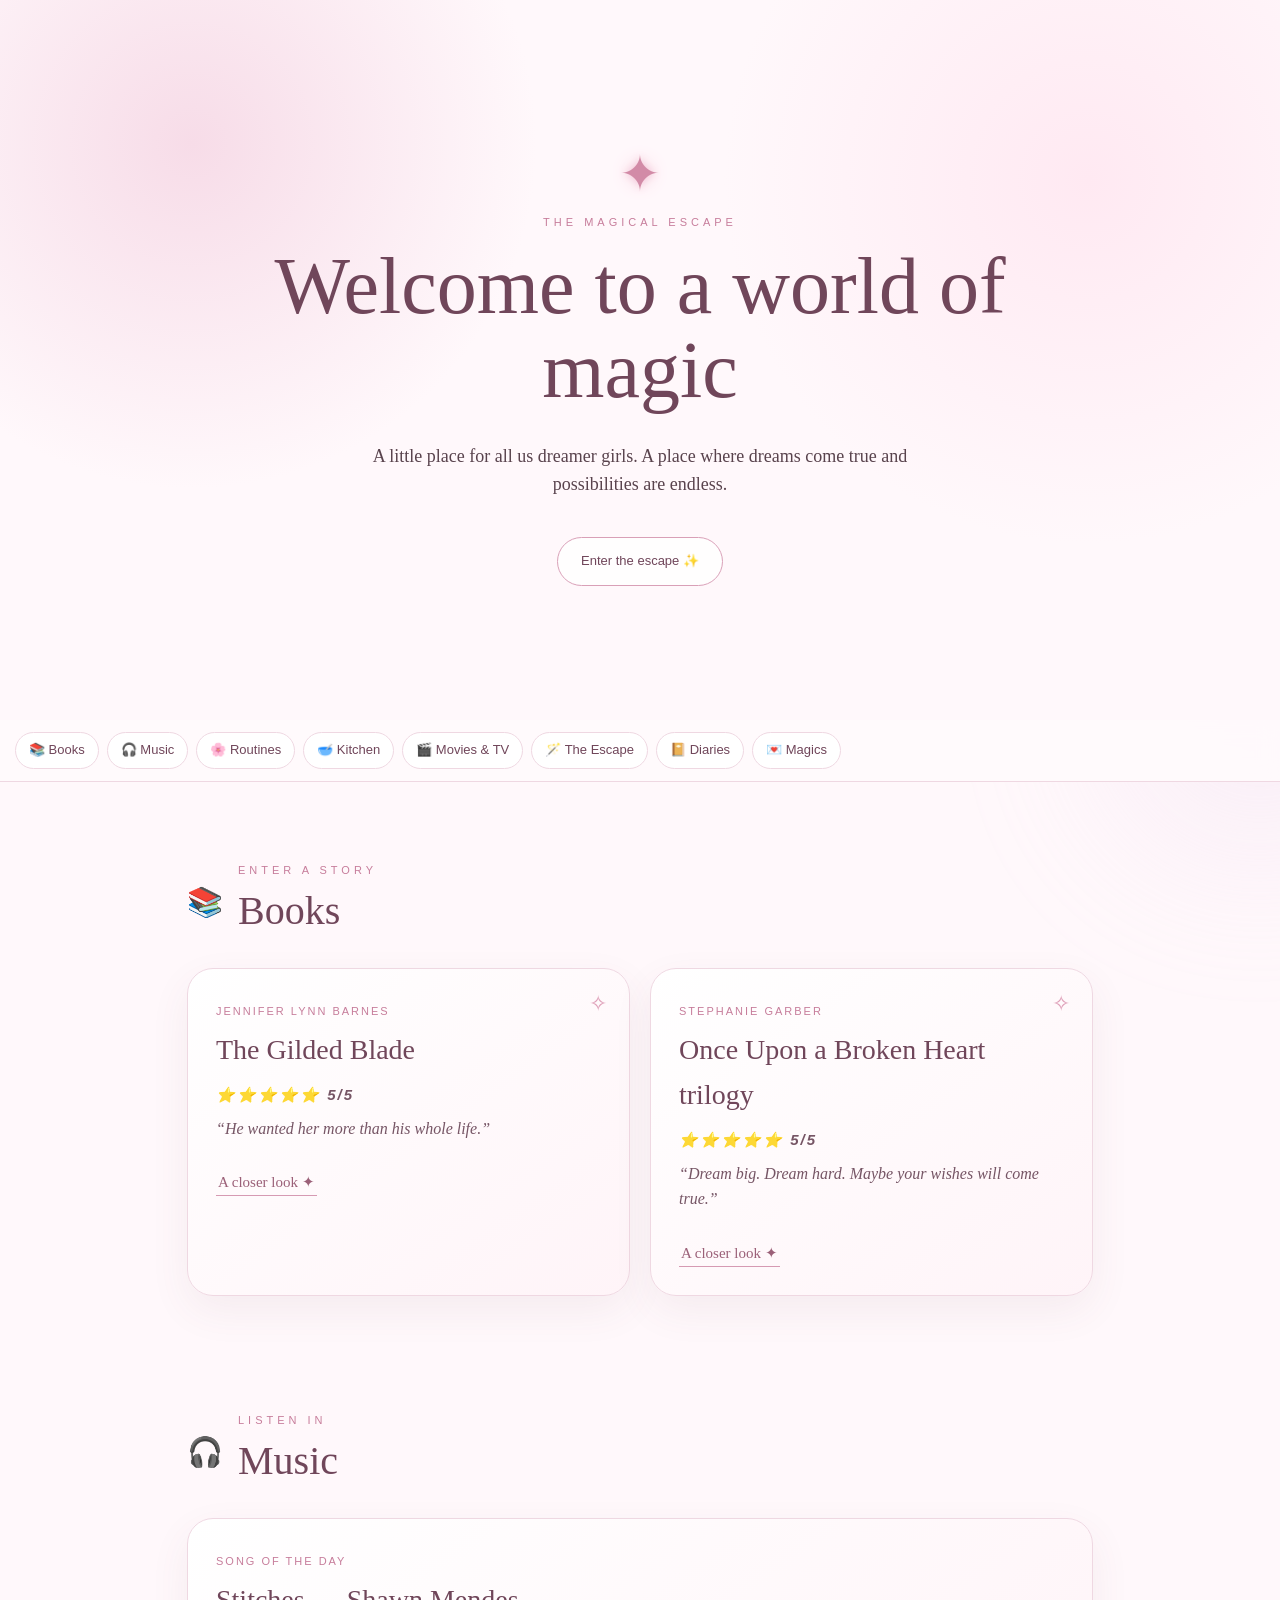
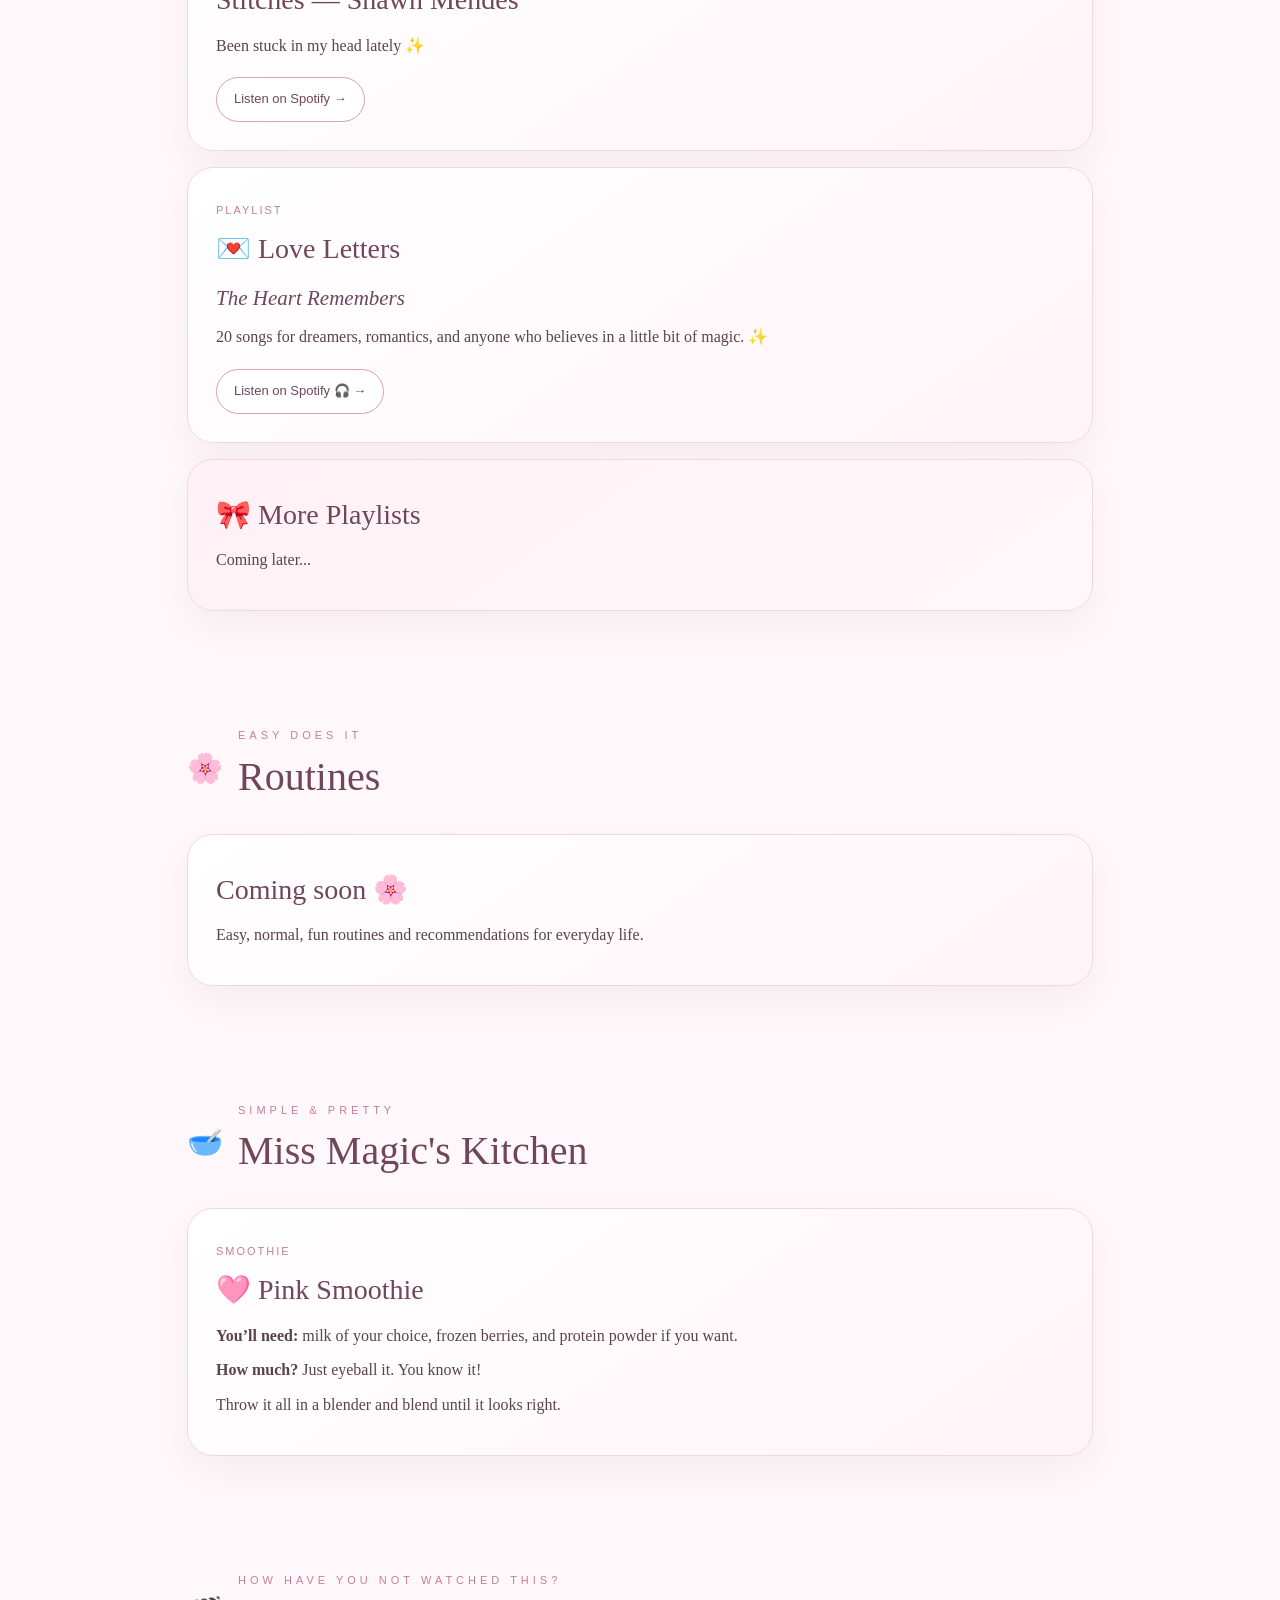
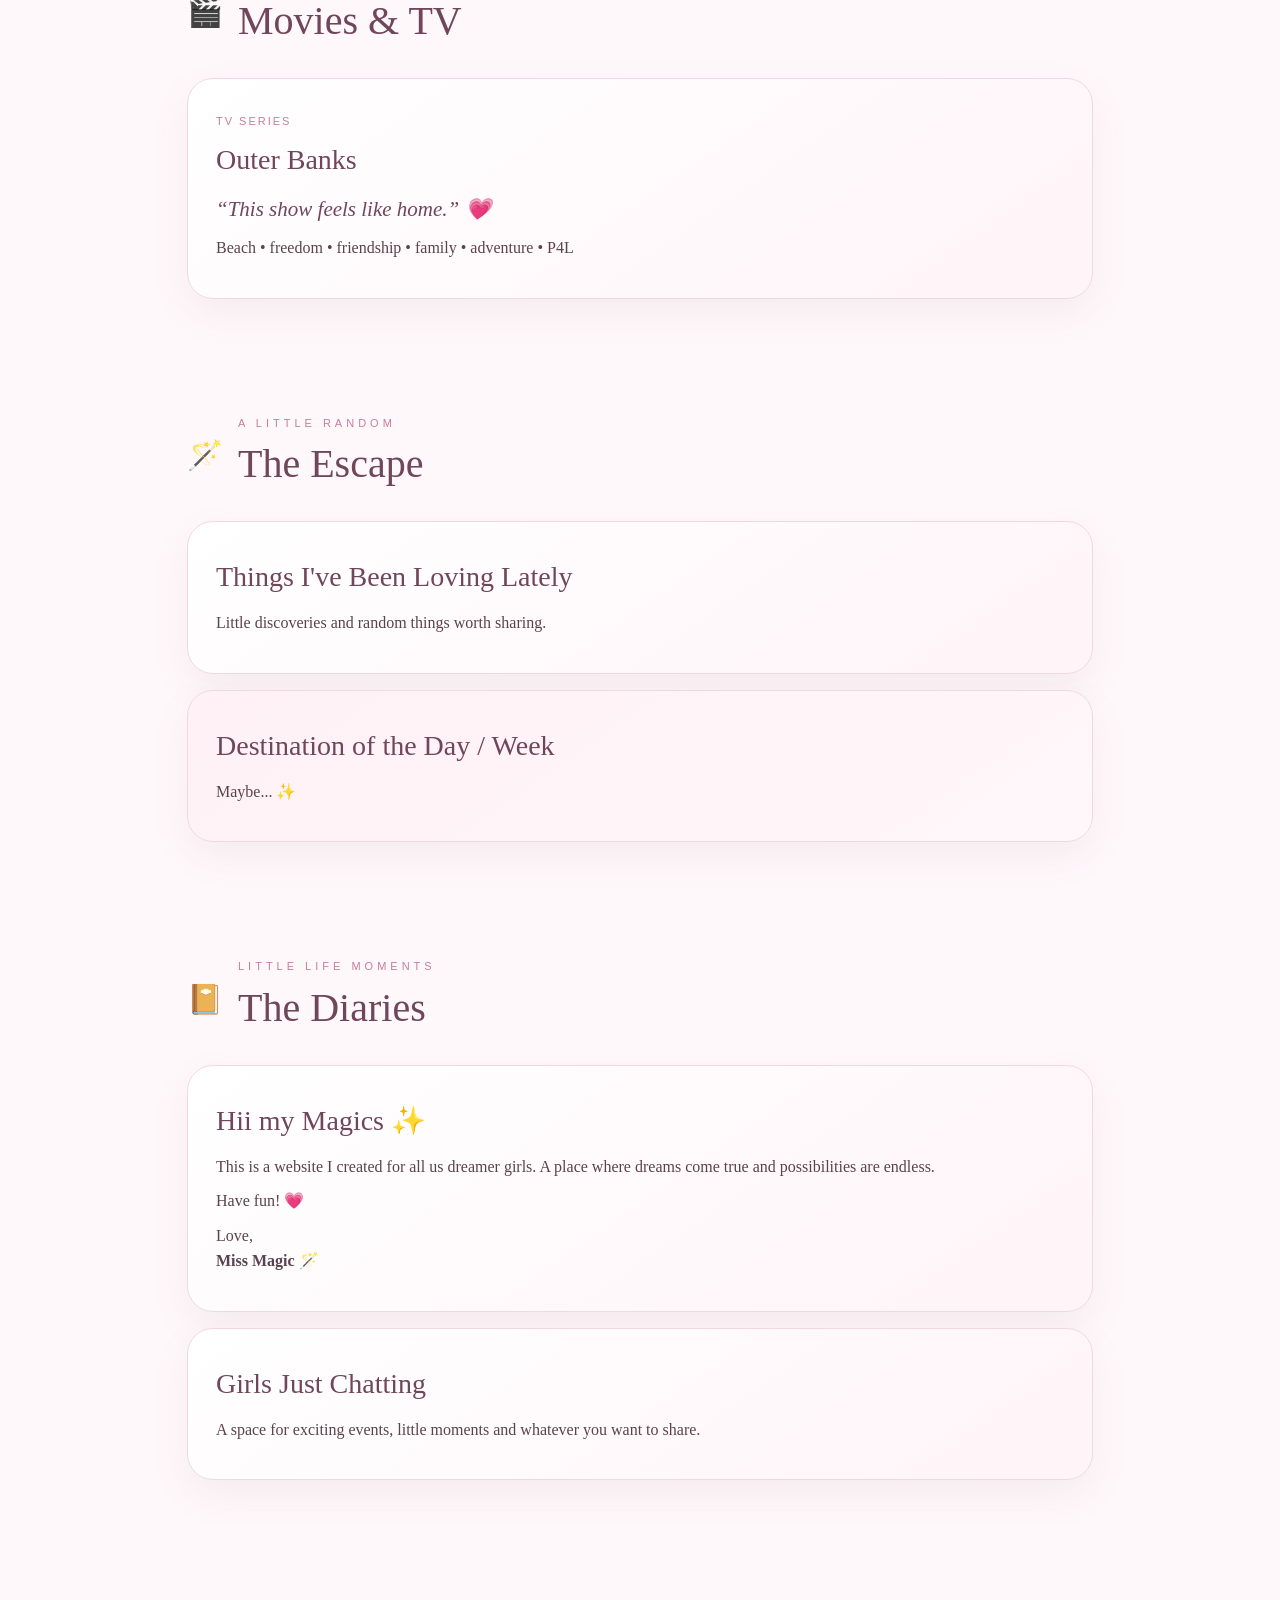
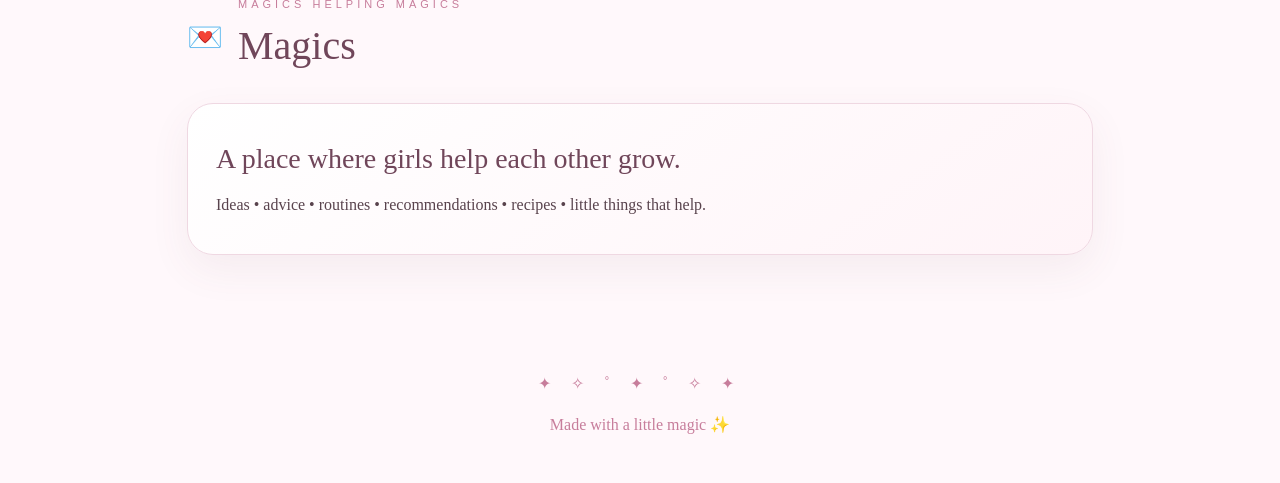
==== index.html @ 19d1a289 "Add files via upload" ====
<!DOCTYPE html>
<html lang="en">
<head>

<meta charset="UTF-8">
<meta name="viewport" content="width=device-width, initial-scale=1.0">

<title>The Magical Escape</title>

<style>

/* =========================
   BASIC
========================= */

* {
    box-sizing: border-box;
}

html {
    scroll-behavior: smooth;
}

body {
    margin: 0;
    background: #fff8fb;
    color: #59434d;
    font-family: Georgia, "Times New Roman", serif;
    line-height: 1.6;
    overflow-x: hidden;
}


/* =========================
   MAGICAL BACKGROUND
========================= */

body::before,
body::after {
    content: "";
    position: fixed;
    width: 300px;
    height: 300px;
    border-radius: 50%;
    filter: blur(80px);
    opacity: 0.28;
    pointer-events: none;
    z-index: -1;
}

body::before {
    background: #f5cddd;
    top: 5%;
    left: -130px;
}

body::after {
    background: #ead5f0;
    right: -130px;
    bottom: 5%;
}


/* =========================
   HOME
========================= */

.hero {
    min-height: 80vh;

    display: flex;
    flex-direction: column;
    justify-content: center;
    align-items: center;

    text-align: center;

    padding: 60px 25px;

    background:
        radial-gradient(
            circle at 15% 20%,
            #f7dce8 0%,
            transparent 28%
        ),
        radial-gradient(
            circle at 85% 25%,
            #ffe9f2 0%,
            transparent 30%
        ),
        #fff8fb;

    overflow: hidden;
}

.sparkle {
    font-size: 50px;
    color: #d28ba7;

    text-shadow:
        0 0 8px #f2bfd2,
        0 0 20px #f5d5e2;

    animation: sparkle 3s ease-in-out infinite;
}

@keyframes sparkle {

    0%, 100% {
        transform: scale(1) rotate(0deg);
        opacity: 0.65;
    }

    50% {
        transform: scale(1.25) rotate(15deg);
        opacity: 1;
    }
}

.eyebrow {
    color: #c77d9b;
    font-family: Arial, sans-serif;
    font-size: 11px;
    letter-spacing: 4px;
    text-transform: uppercase;
}

.hero h1 {
    max-width: 800px;
    margin: 12px 0;

    color: #70465a;

    font-size: clamp(45px, 9vw, 80px);
    line-height: 1.05;
    font-weight: normal;

    animation: fadeUp 1s ease both;
}

.hero p {
    max-width: 550px;
    font-size: 18px;

    animation: fadeUp 1.3s ease both;
}

@keyframes fadeUp {

    from {
        opacity: 0;
        transform: translateY(18px);
    }

    to {
        opacity: 1;
        transform: translateY(0);
    }
}


/* =========================
   MAIN BUTTON
========================= */

.begin {
    position: relative;

    margin-top: 20px;
    padding: 13px 23px;

    border: 1px solid #d9a0b7;
    border-radius: 50px;

    background: rgba(255,255,255,0.8);

    color: #70465a;
    text-decoration: none;

    font-family: Arial, sans-serif;
    font-size: 13px;

    overflow: hidden;

    transition:
        transform 0.3s ease,
        box-shadow 0.3s ease;
}

.begin:hover {
    transform: translateY(-4px);

    box-shadow:
        0 10px 30px rgba(194,125,155,0.2);
}

.begin::after {
    content: "";

    position: absolute;

    top: 0;
    left: -100%;

    width: 50%;
    height: 100%;

    background:
        linear-gradient(
            90deg,
            transparent,
            rgba(255,255,255,0.8),
            transparent
        );

    transform: skewX(-20deg);

    animation: shimmer 4s ease-in-out infinite;
}

@keyframes shimmer {

    0%, 55% {
        left: -100%;
    }

    75%, 100% {
        left: 150%;
    }
}


/* =========================
   NAVIGATION
========================= */

nav {
    position: sticky;
    top: 0;
    z-index: 10;

    display: flex;
    gap: 8px;

    overflow-x: auto;

    padding: 12px 15px;

    background: rgba(255,250,252,0.94);

    border-bottom: 1px solid #efd8e2;

    backdrop-filter: blur(10px);
}

nav a {
    white-space: nowrap;

    padding: 7px 13px;

    border: 1px solid #efd8e2;
    border-radius: 50px;

    background: #fff;

    color: #70465a;

    text-decoration: none;

    font-family: Arial, sans-serif;
    font-size: 13px;

    transition:
        transform 0.25s ease,
        background 0.25s ease;
}

nav a:hover {
    background: #fff1f6;
    transform: translateY(-2px);
}


/* =========================
   SECTIONS
========================= */

main {
    max-width: 950px;
    margin: auto;
}

section {
    padding: 80px 22px 20px;
    scroll-margin-top: 70px;
}


/* =========================
   HEADINGS
========================= */

.heading {
    display: flex;
    align-items: center;
    gap: 15px;
    margin-bottom: 25px;

    animation: headingAppear 0.8s ease both;
}

.heading > span {
    font-size: 29px;

    animation:
        floatIcon 3s ease-in-out infinite;
}

@keyframes floatIcon {

    0%, 100% {
        transform: translateY(0);
    }

    50% {
        transform: translateY(-6px) rotate(5deg);
    }
}

.heading h2 {
    margin: 0;

    color: #70465a;

    font-size: 40px;
    font-weight: normal;
}

@keyframes headingAppear {

    from {
        opacity: 0;
        transform: translateX(-10px);
    }

    to {
        opacity: 1;
        transform: translateX(0);
    }
}


/* =========================
   CARDS
========================= */

.grid {
    display: grid;

    grid-template-columns:
        repeat(
            auto-fit,
            minmax(270px, 1fr)
        );

    gap: 20px;
}

.card {
    position: relative;

    padding: 28px;
    margin-bottom: 16px;

    border: 1px solid #efd8e2;
    border-radius: 26px;

    background:
        linear-gradient(
            145deg,
            #ffffff,
            #fff4f8
        );

    box-shadow:
        0 15px 40px rgba(112,70,90,0.07);

    animation:
        cardAppear 0.8s ease both;

    transition:
        transform 0.35s ease,
        box-shadow 0.35s ease,
        border-color 0.35s ease;
}

.card:hover {
    transform: translateY(-6px);

    box-shadow:
        0 20px 45px rgba(112,70,90,0.12);

    border-color: #e5b3c7;
}

@keyframes cardAppear {

    from {
        opacity: 0;
        transform: translateY(15px);
    }

    to {
        opacity: 1;
        transform: translateY(0);
    }
}

.card h3 {
    margin: 5px 0 10px;

    color: #70465a;

    font-size: 28px;
    font-weight: normal;
}

.card small {
    color: #c77d9b;

    font-family: Arial, sans-serif;

    font-size: 11px;

    letter-spacing: 2px;

    text-transform: uppercase;
}

.card p {
    margin: 9px 0;
}


/* =========================
   BOOKS
========================= */

.book {
    overflow: hidden;
}

.book::after {
    content: "✧";

    position: absolute;

    top: 17px;
    right: 22px;

    color: #dfa0b9;

    font-size: 22px;

    animation: twinkle 2.5s ease-in-out infinite;
}

@keyframes twinkle {

    0%, 100% {
        opacity: 0.4;
        transform: scale(1);
    }

    50% {
        opacity: 1;
        transform: scale(1.3) rotate(10deg);
    }
}

.rating {
    color: #c77d9b;

    font-family: Arial, sans-serif;

    letter-spacing: 2px;

    font-size: 15px;
}

.book p {
    color: #765565;
    font-style: italic;
}


/* =========================
   LINKS & BUTTONS
========================= */

.link {
    display: inline-block;

    margin-top: 10px;

    padding: 11px 17px;

    border: 1px solid #d9a0b7;
    border-radius: 50px;

    background: #fff;

    color: #70465a;

    text-decoration: none;

    font-family: Arial, sans-serif;

    font-size: 13px;

    transition:
        transform 0.25s ease,
        box-shadow 0.25s ease;
}

.link:hover {
    transform: translateY(-3px);

    box-shadow:
        0 7px 20px rgba(194,125,155,0.15);
}

.closer {
    margin-top: 17px;

    padding: 6px 2px 4px;

    border: none;

    border-bottom: 1px solid #d69ab3;

    background: transparent;

    color: #9b6078;

    font-family:
        Georgia,
        "Times New Roman",
        serif;

    font-size: 15px;

    cursor: pointer;

    transition:
        transform 0.25s ease,
        color 0.25s ease;
}

.closer:hover {
    color: #70465a;
    transform: translateX(5px);
}


/* =========================
   SPECIAL
========================= */

.quote {
    color: #70465a;
    font-size: 21px;
    font-style: italic;
}

.pale {
    background:
        linear-gradient(
            145deg,
            #fff1f6,
            #fff7fa
        );
}


/* =========================
   FOOTER
========================= */

footer {
    padding: 80px 20px 45px;

    text-align: center;

    color: #c77d9b;
}

footer::before {
    content: "✦  ✧  ˚  ✦  ˚  ✧  ✦";

    display: block;

    margin-bottom: 15px;

    letter-spacing: 8px;

    animation: footerMagic 3s ease-in-out infinite;
}

@keyframes footerMagic {

    0%, 100% {
        opacity: 0.4;
    }

    50% {
        opacity: 1;
    }
}


/* =========================
   BOOK POPUP
========================= */

dialog {
    width:
        min(
            680px,
            calc(100% - 30px)
        );

    padding: 32px;

    border: 1px solid #efd8e2;

    border-radius: 28px;

    background:
        linear-gradient(
            145deg,
            #fffafd,
            #fff3f8
        );

    color: #59434d;

    box-shadow:
        0 25px 80px
        rgba(67,37,55,0.2);
}

dialog[open] {
    animation:
        popupMagic 0.4s ease both;
}

dialog::backdrop {
    background:
        rgba(67,37,55,0.35);

    backdrop-filter: blur(4px);
}

dialog h2 {
    color: #70465a;

    font-size: 36px;

    font-weight: normal;
}

.close {
    float: right;

    border: none;

    background: transparent;

    color: #70465a;

    font-size: 28px;

    cursor: pointer;
}

@keyframes popupMagic {

    from {
        opacity: 0;
        transform:
            translateY(15px)
            scale(0.97);
    }

    to {
        opacity: 1;
        transform:
            translateY(0)
            scale(1);
    }
}


/* =========================
   MOBILE
========================= */

@media (max-width: 600px) {

    section {
        padding-top: 55px;
    }

    .card {
        padding: 23px;
    }

    .hero h1 {
        font-size: 46px;
    }

    .heading h2 {
        font-size: 34px;
    }
}

</style>
</head>


<body>


<!-- =========================
     HOME
========================= -->

<header class="hero">

    <div class="sparkle">
        ✦
    </div>

    <div class="eyebrow">
        THE MAGICAL ESCAPE
    </div>

    <h1>
        Welcome to a world of magic
    </h1>

    <p>
        A little place for all us dreamer girls.
        A place where dreams come true and
        possibilities are endless.
    </p>

    <a
        class="begin"
        href="#books"
    >
        Enter the escape ✨
    </a>

</header>


<!-- =========================
     NAVIGATION
========================= -->

<nav>

    <a href="#books">📚 Books</a>
    <a href="#music">🎧 Music</a>
    <a href="#routines">🌸 Routines</a>
    <a href="#kitchen">🥣 Kitchen</a>
    <a href="#movies">🎬 Movies & TV</a>
    <a href="#escape">🪄 The Escape</a>
    <a href="#diaries">📔 Diaries</a>
    <a href="#magics">💌 Magics</a>

</nav>


<main>


<!-- =========================
     BOOKS
========================= -->

<section id="books">

    <div class="heading">

        <span>📚</span>

        <div>
            <div class="eyebrow">
                ENTER A STORY
            </div>

            <h2>
                Books
            </h2>
        </div>

    </div>


    <div class="grid">


        <article class="card book">

            <small>
                Jennifer Lynn Barnes
            </small>

            <h3>
                The Gilded Blade
            </h3>

            <!-- RATING IS VISIBLE -->
            <p class="rating">
                ⭐⭐⭐⭐⭐ <b>5/5</b>
            </p>

            <p>
                “He wanted her more than his whole life.”
            </p>

            <button
                class="closer"
                onclick="openBook('gilded')"
            >
                A closer look ✦
            </button>

        </article>


        <article class="card book">

            <small>
                Stephanie Garber
            </small>

            <h3>
                Once Upon a Broken Heart trilogy
            </h3>

            <!-- RATING IS VISIBLE -->
            <p class="rating">
                ⭐⭐⭐⭐⭐ <b>5/5</b>
            </p>

            <p>
                “Dream big. Dream hard.
                Maybe your wishes will come true.”
            </p>

            <button
                class="closer"
                onclick="openBook('ouabh')"
            >
                A closer look ✦
            </button>

        </article>


    </div>

</section>


<!-- =========================
     MUSIC
========================= -->

<section id="music">

    <div class="heading">

        <span>🎧</span>

        <div>

            <div class="eyebrow">
                LISTEN IN
            </div>

            <h2>
                Music
            </h2>

        </div>

    </div>
<article class="card">

    <small>
        Song of the Day
    </small>

    <h3>
        Stitches — Shawn Mendes
    </h3>

    <p>
        Been stuck in my head lately ✨
    </p>

    <a
        class="link"
        href="https://open.spotify.com/search/Stitches%20Shawn%20Mendes"
        target="_blank"
        rel="noopener noreferrer"
    >
        Listen on Spotify →
    </a>

</article>

    <!-- LOVE LETTERS PLAYLIST -->

    <article class="card">

        <small>
            Playlist
        </small>

        <h3>
            💌 Love Letters
        </h3>

        <p class="quote">
            The Heart Remembers
        </p>

        <p>
            20 songs for dreamers, romantics,
            and anyone who believes in a little
            bit of magic. ✨
        </p>

        <a
            class="link"
            href="https://open.spotify.com/playlist/7ntLxnWljnAnqN1IBotcyH"
            target="_blank"
            rel="noopener noreferrer"
        >
            Listen on Spotify 🎧 →
        </a>

    </article>


    <article class="card pale">

        <h3>
            🎀 More Playlists
        </h3>

        <p>
            Coming later...
        </p>

    </article>

</section>


<!-- =========================
     ROUTINES
========================= -->

<section id="routines">

    <div class="heading">

        <span>🌸</span>

        <div>

            <div class="eyebrow">
                EASY DOES IT
            </div>

            <h2>
                Routines
            </h2>

        </div>

    </div>


    <article class="card">

        <h3>
            Coming soon 🌸
        </h3>

        <p>
            Easy, normal, fun routines and
            recommendations for everyday life.
        </p>

    </article>

</section>


<!-- =========================
     KITCHEN
========================= -->

<section id="kitchen">

    <div class="heading">

        <span>🥣</span>

        <div>

            <div class="eyebrow">
                SIMPLE & PRETTY
            </div>

            <h2>
                Miss Magic's Kitchen
            </h2>

        </div>

    </div>


    <article class="card">

        <small>
            Smoothie
        </small>

        <h3>
            🩷 Pink Smoothie
        </h3>

        <p>
            <b>You’ll need:</b>
            milk of your choice, frozen berries,
            and protein powder if you want.
        </p>

        <p>
            <b>How much?</b>
            Just eyeball it. You know it!
        </p>

        <p>
            Throw it all in a blender and
            blend until it looks right.
        </p>

    </article>

</section>


<!-- =========================
     MOVIES
========================= -->

<section id="movies">

    <div class="heading">

        <span>🎬</span>

        <div>

            <div class="eyebrow">
                HOW HAVE YOU NOT WATCHED THIS?
            </div>

            <h2>
                Movies & TV
            </h2>

        </div>

    </div>


    <article class="card">

        <small>
            TV Series
        </small>

        <h3>
            Outer Banks
        </h3>

        <p class="quote">
            “This show feels like home.” 💗
        </p>

        <p>
            Beach • freedom • friendship •
            family • adventure • P4L
        </p>

    </article>

</section>


<!-- =========================
     THE ESCAPE
========================= -->

<section id="escape">

    <div class="heading">

        <span>🪄</span>

        <div>

            <div class="eyebrow">
                A LITTLE RANDOM
            </div>

            <h2>
                The Escape
            </h2>

        </div>

    </div>


    <article class="card">

        <h3>
            Things I've Been Loving Lately
        </h3>

        <p>
            Little discoveries and random things
            worth sharing.
        </p>

    </article>


    <article class="card pale">

        <h3>
            Destination of the Day / Week
        </h3>

        <p>
            Maybe... ✨
        </p>

    </article>

</section>


<!-- =========================
     DIARIES
========================= -->

<section id="diaries">

    <div class="heading">

        <span>📔</span>

        <div>

            <div class="eyebrow">
                LITTLE LIFE MOMENTS
            </div>

            <h2>
                The Diaries
            </h2>

        </div>

    </div>


    <article class="card">

        <h3>
            Hii my Magics ✨
        </h3>

        <p>
            This is a website I created for all us
            dreamer girls. A place where dreams
            come true and possibilities are endless.
        </p>

        <p>
            Have fun! 💗
        </p>

        <p>
            Love,<br>
            <b>Miss Magic</b> 🪄
        </p>

    </article>


    <article class="card">

        <h3>
            Girls Just Chatting
        </h3>

        <p>
            A space for exciting events,
            little moments and whatever you
            want to share.
        </p>

    </article>

</section>


<!-- =========================
     MAGICS
========================= -->

<section id="magics">

    <div class="heading">

        <span>💌</span>

        <div>

            <div class="eyebrow">
                MAGICS HELPING MAGICS
            </div>

            <h2>
                Magics
            </h2>

        </div>

    </div>


    <article class="card">

        <h3>
            A place where girls help each other grow.
        </h3>

        <p>
            Ideas • advice • routines •
            recommendations • recipes •
            little things that help.
        </p>

    </article>

</section>


</main>


<!-- =========================
     FOOTER
========================= -->

<footer>

    Made with a little magic ✨

</footer>


<!-- =========================
     BOOK POPUP
========================= -->

<dialog id="bookDialog">

    <button
        class="close"
        onclick="closeBook()"
        aria-label="Close"
    >
        ×
    </button>

    <div id="bookContent"></div>

</dialog>


<script>

/* =========================
   BOOK REVIEWS
========================= */

const dialog =
    document.getElementById("bookDialog");

const content =
    document.getElementById("bookContent");


const books = {

    gilded: `

        <small>
            Jennifer Lynn Barnes
        </small>

        <h2>
            The Gilded Blade
        </h2>

        <p>
            ⭐⭐⭐⭐⭐ <b>5/5</b>
        </p>

        <h3>
            💭 My Review
        </h3>

        <p>
            Okayyy this was such a good ending.
            But also… I didn't want it to end.
            And honestly, I think the best books
            are the ones you don't want to finish.
        </p>

        <p>
            I LOVED the multiple POVs.
            You get to see the same thing from
            completely different sides, and sometimes
            you're like “I'm obviously right” and then
            you see the other person's POV and you're
            like… okay maybe I'm not.
        </p>

        <h3>
            💗 Characters
        </h3>

        <p>
            Rohan and Savannah >>>.
            Rohan spending his whole life wanting
            one thing and then choosing Savannah
            instead was actually so beautiful.
        </p>

        <p>
            And JAMESON. Seeing how intense and reckless
            he was before Avery made so much sense.
        </p>

        <p>
            Grayson and Lyra were perfect to me too.
        </p>

        <h3>
            ✨ Little thing
        </h3>

        <p class="quote">
            “He wanted her more than his whole life.”
        </p>

    `,


    ouabh: `

        <small>
            Stephanie Garber
        </small>

        <h2>
            Once Upon a Broken Heart trilogy
        </h2>

        <p>
            ⭐⭐⭐⭐⭐ <b>5/5</b>
        </p>

        <h3>
            💭 My Review
        </h3>

        <p>
            I FINALLY finished the Once Upon a Broken
            Heart trilogy and I am speechless.
        </p>

        <p>
            I loved every moment of it.
            It just brings you to this magical
            fairytale place where everything seems
            possible — magic, wonder, love,
            friendship, happiness…
        </p>

        <h3>
            💗 Characters
        </h3>

        <p>
            I loved Evangeline and Jacks' story.
            It wasn't too slow or too fast.
            It just was. And it's the kind of love
            story that makes you believe that maybe
            we all have a chance at finding our true
            love, our forever.
        </p>

        <p>
            Evangeline is such an eternal optimist.
            And Jacks… he's cruel, but not because
            he's cruel to the world. He's cruel
            because of the world.
        </p>

        <h3>
            ✨ The feeling
        </h3>

        <p>
            The whole world is just SO whimsical.
            Everyone's story has infinite endings.
            No one truly knows what's going to happen,
            not even fate.
        </p>

    `

};


function openBook(book) {

    if (!books[book]) return;

    content.innerHTML =
        books[book];

    dialog.showModal();
}


function closeBook() {

    dialog.close();

}


/* Close when tapping outside */

dialog.addEventListener(
    "click",
    function(event) {

        const rect =
            dialog.getBoundingClientRect();

        const clickedInside =
            event.clientX >= rect.left &&
            event.clientX <= rect.right &&
            event.clientY >= rect.top &&
            event.clientY <= rect.bottom;

        if (!clickedInside) {
            dialog.close();
        }

    }
);

</script>


</body>
</html>
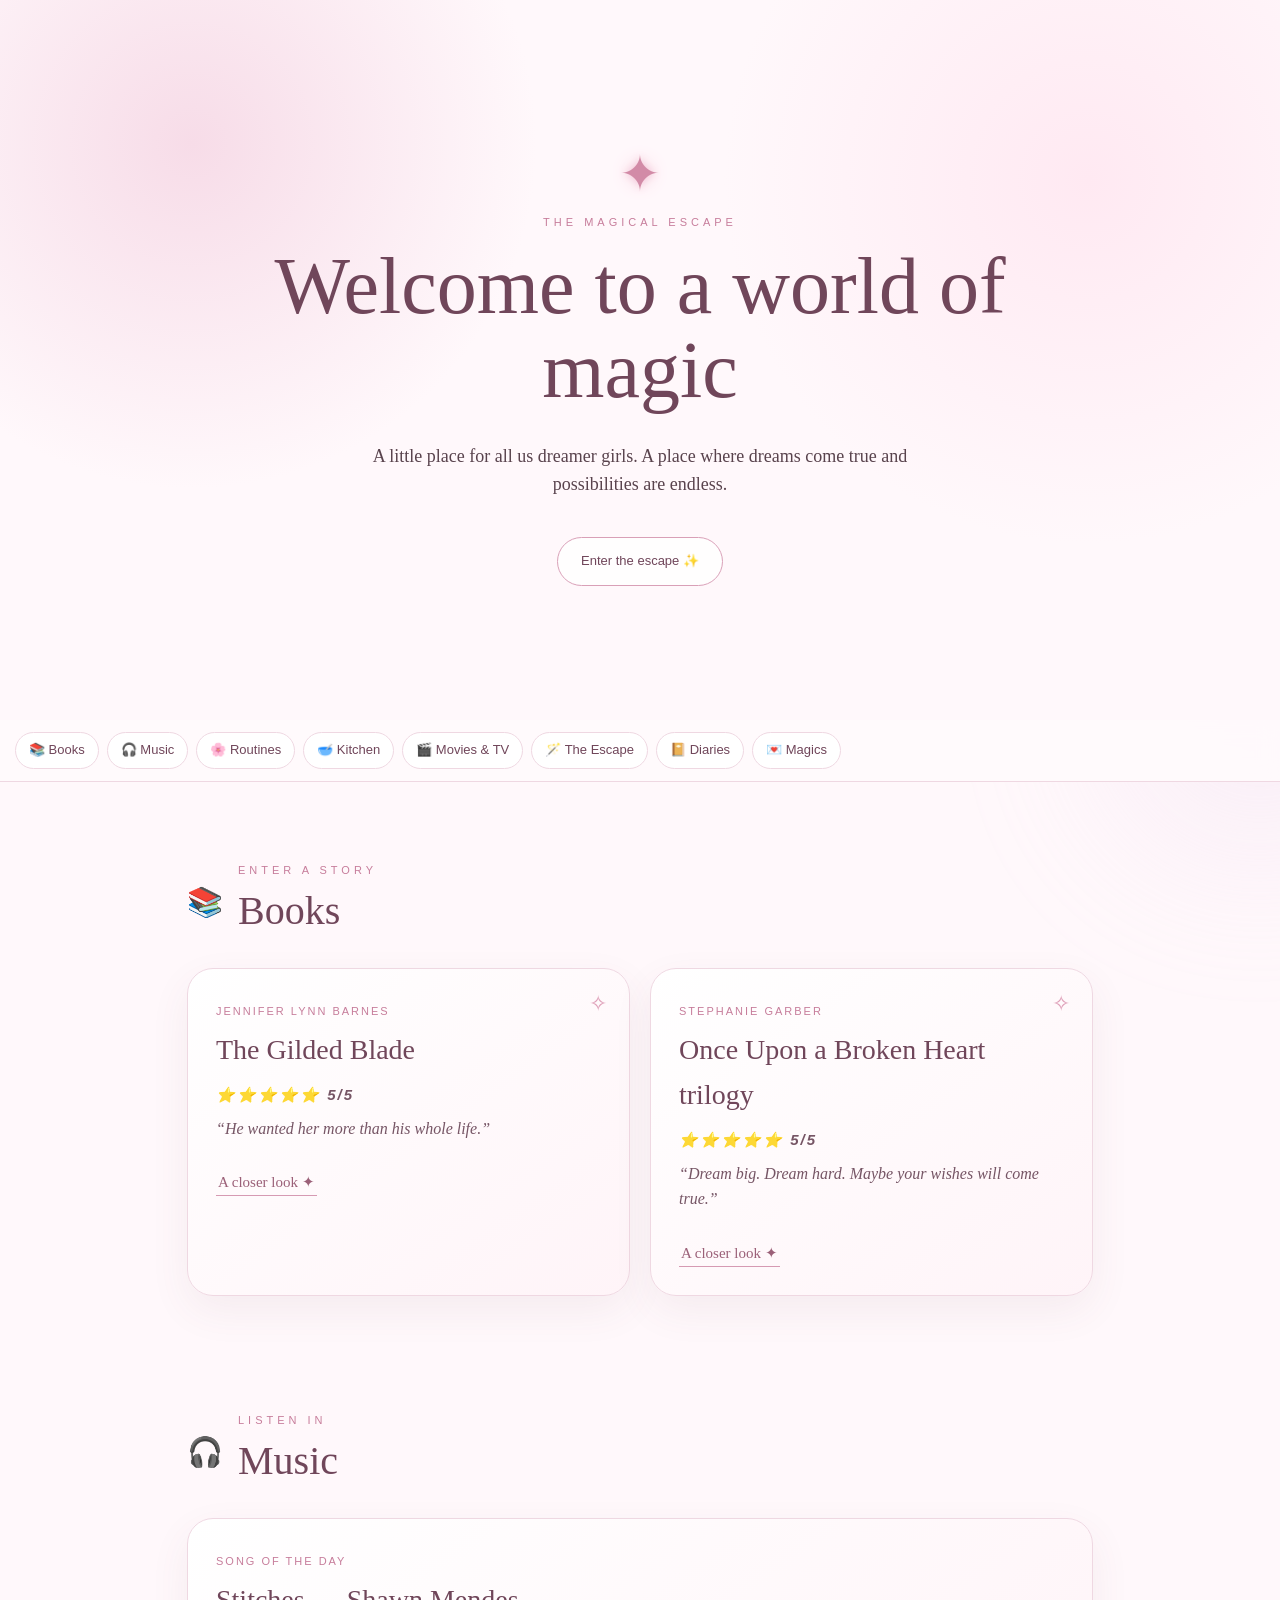
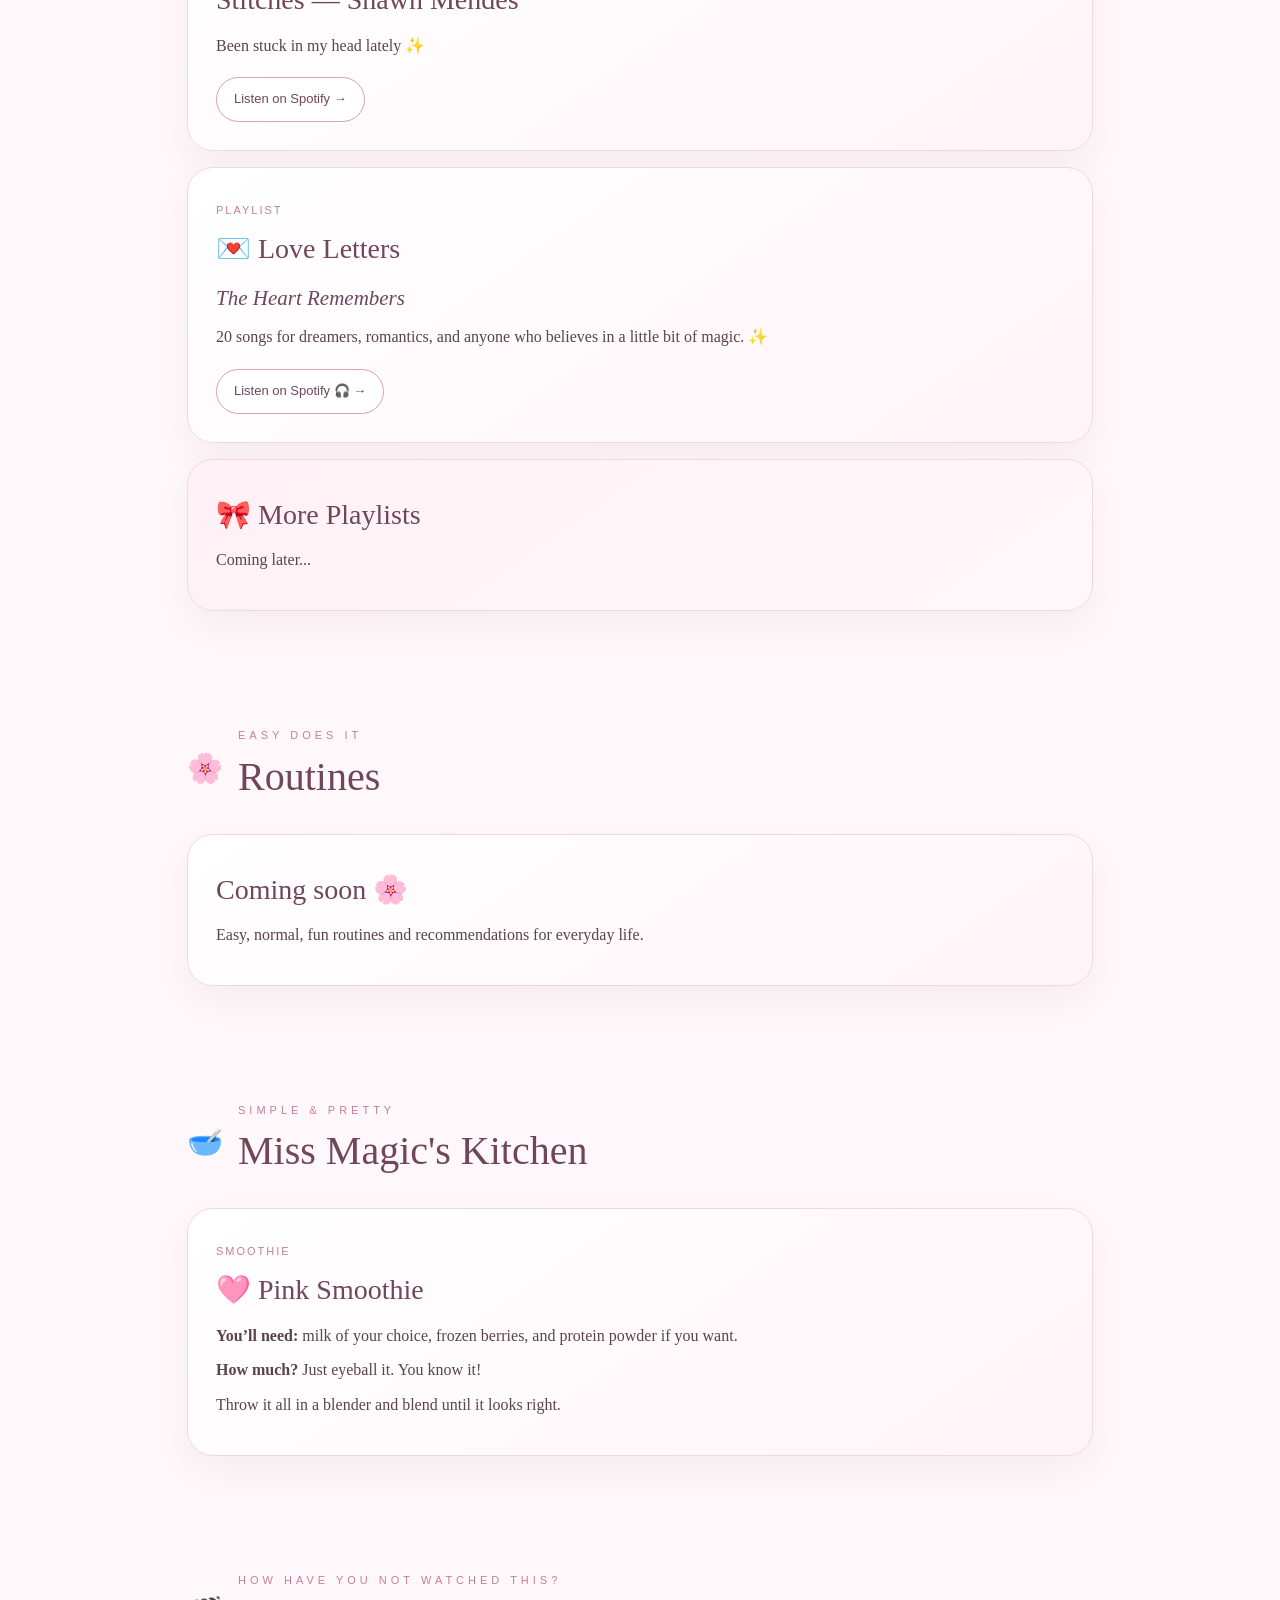
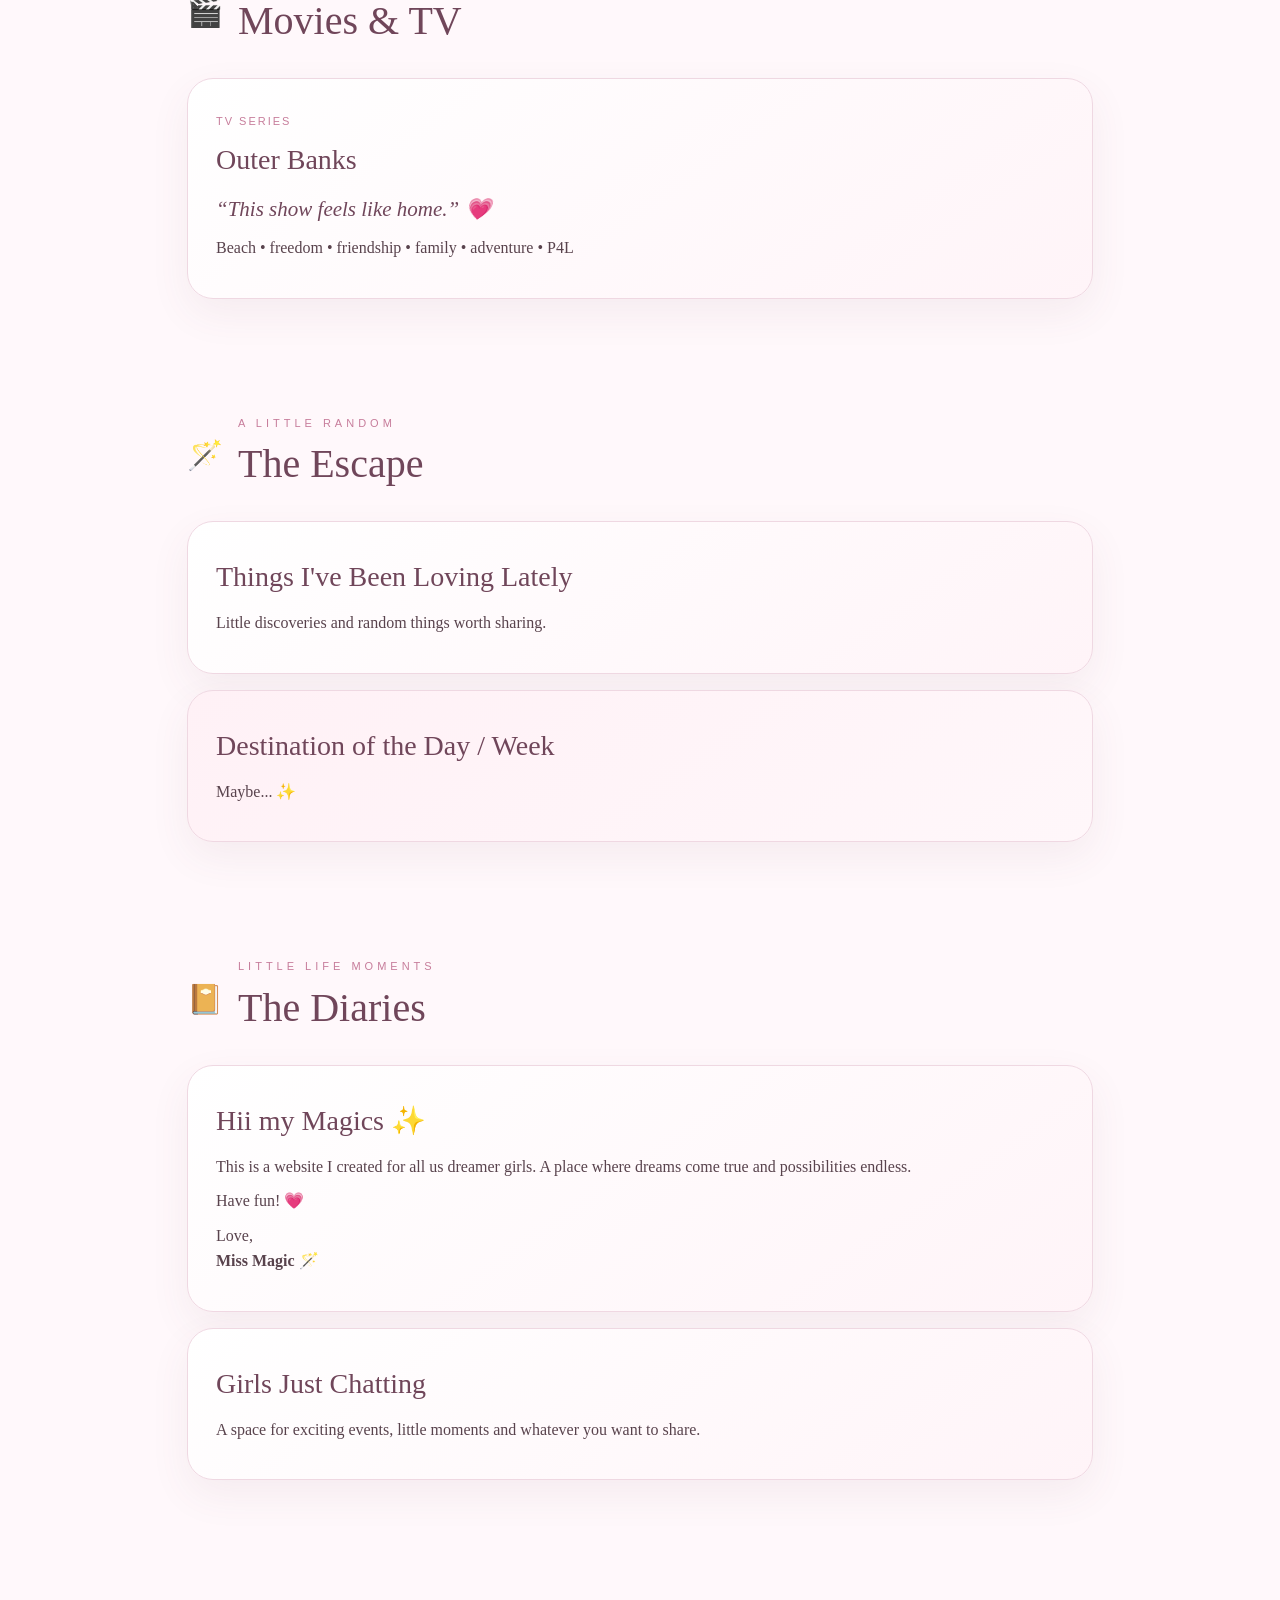
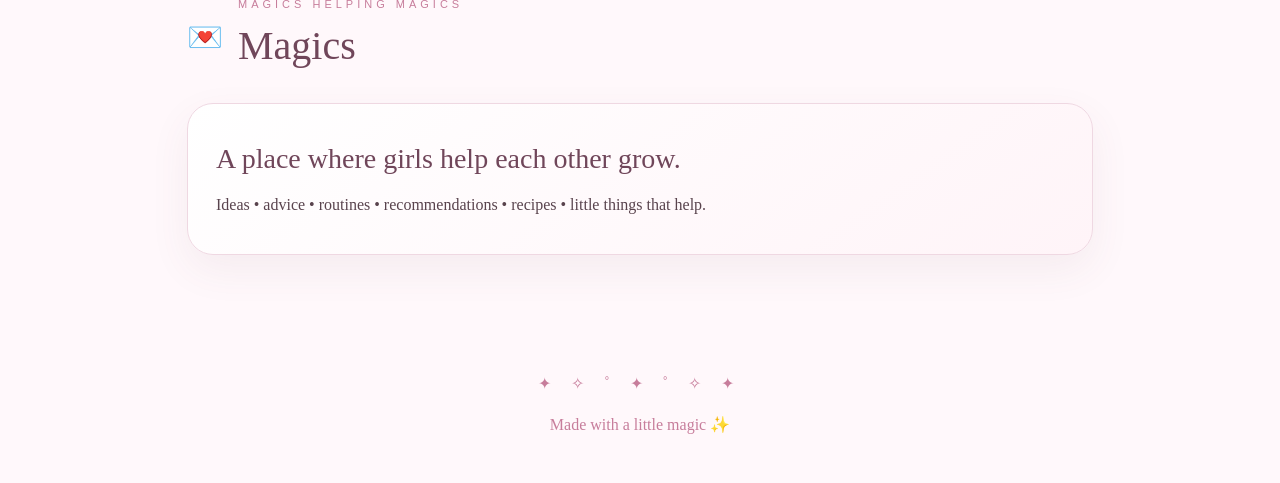
==== commit 2daae90c: "Update index.html" ====
--- a/index.html
+++ b/index.html
@@ -1,736 +1,18 @@
 <!DOCTYPE html>
 <html lang="en">
+
 <head>
 
-<meta charset="UTF-8">
-<meta name="viewport" content="width=device-width, initial-scale=1.0">
-
-<title>The Magical Escape</title>
-
-<style>
-
-/* =========================
-   BASIC
-========================= */
-
-* {
-    box-sizing: border-box;
-}
-
-html {
-    scroll-behavior: smooth;
-}
-
-body {
-    margin: 0;
-    background: #fff8fb;
-    color: #59434d;
-    font-family: Georgia, "Times New Roman", serif;
-    line-height: 1.6;
-    overflow-x: hidden;
-}
-
-
-/* =========================
-   MAGICAL BACKGROUND
-========================= */
-
-body::before,
-body::after {
-    content: "";
-    position: fixed;
-    width: 300px;
-    height: 300px;
-    border-radius: 50%;
-    filter: blur(80px);
-    opacity: 0.28;
-    pointer-events: none;
-    z-index: -1;
-}
-
-body::before {
-    background: #f5cddd;
-    top: 5%;
-    left: -130px;
-}
-
-body::after {
-    background: #ead5f0;
-    right: -130px;
-    bottom: 5%;
-}
-
-
-/* =========================
-   HOME
-========================= */
-
-.hero {
-    min-height: 80vh;
-
-    display: flex;
-    flex-direction: column;
-    justify-content: center;
-    align-items: center;
-
-    text-align: center;
-
-    padding: 60px 25px;
-
-    background:
-        radial-gradient(
-            circle at 15% 20%,
-            #f7dce8 0%,
-            transparent 28%
-        ),
-        radial-gradient(
-            circle at 85% 25%,
-            #ffe9f2 0%,
-            transparent 30%
-        ),
-        #fff8fb;
-
-    overflow: hidden;
-}
-
-.sparkle {
-    font-size: 50px;
-    color: #d28ba7;
-
-    text-shadow:
-        0 0 8px #f2bfd2,
-        0 0 20px #f5d5e2;
-
-    animation: sparkle 3s ease-in-out infinite;
-}
-
-@keyframes sparkle {
-
-    0%, 100% {
-        transform: scale(1) rotate(0deg);
-        opacity: 0.65;
-    }
-
-    50% {
-        transform: scale(1.25) rotate(15deg);
-        opacity: 1;
-    }
-}
-
-.eyebrow {
-    color: #c77d9b;
-    font-family: Arial, sans-serif;
-    font-size: 11px;
-    letter-spacing: 4px;
-    text-transform: uppercase;
-}
-
-.hero h1 {
-    max-width: 800px;
-    margin: 12px 0;
-
-    color: #70465a;
-
-    font-size: clamp(45px, 9vw, 80px);
-    line-height: 1.05;
-    font-weight: normal;
-
-    animation: fadeUp 1s ease both;
-}
-
-.hero p {
-    max-width: 550px;
-    font-size: 18px;
-
-    animation: fadeUp 1.3s ease both;
-}
-
-@keyframes fadeUp {
-
-    from {
-        opacity: 0;
-        transform: translateY(18px);
-    }
-
-    to {
-        opacity: 1;
-        transform: translateY(0);
-    }
-}
-
-
-/* =========================
-   MAIN BUTTON
-========================= */
-
-.begin {
-    position: relative;
-
-    margin-top: 20px;
-    padding: 13px 23px;
-
-    border: 1px solid #d9a0b7;
-    border-radius: 50px;
-
-    background: rgba(255,255,255,0.8);
-
-    color: #70465a;
-    text-decoration: none;
-
-    font-family: Arial, sans-serif;
-    font-size: 13px;
-
-    overflow: hidden;
-
-    transition:
-        transform 0.3s ease,
-        box-shadow 0.3s ease;
-}
-
-.begin:hover {
-    transform: translateY(-4px);
-
-    box-shadow:
-        0 10px 30px rgba(194,125,155,0.2);
-}
-
-.begin::after {
-    content: "";
-
-    position: absolute;
-
-    top: 0;
-    left: -100%;
-
-    width: 50%;
-    height: 100%;
-
-    background:
-        linear-gradient(
-            90deg,
-            transparent,
-            rgba(255,255,255,0.8),
-            transparent
-        );
-
-    transform: skewX(-20deg);
-
-    animation: shimmer 4s ease-in-out infinite;
-}
-
-@keyframes shimmer {
-
-    0%, 55% {
-        left: -100%;
-    }
-
-    75%, 100% {
-        left: 150%;
-    }
-}
-
-
-/* =========================
-   NAVIGATION
-========================= */
-
-nav {
-    position: sticky;
-    top: 0;
-    z-index: 10;
-
-    display: flex;
-    gap: 8px;
-
-    overflow-x: auto;
-
-    padding: 12px 15px;
-
-    background: rgba(255,250,252,0.94);
-
-    border-bottom: 1px solid #efd8e2;
-
-    backdrop-filter: blur(10px);
-}
-
-nav a {
-    white-space: nowrap;
-
-    padding: 7px 13px;
-
-    border: 1px solid #efd8e2;
-    border-radius: 50px;
-
-    background: #fff;
-
-    color: #70465a;
-
-    text-decoration: none;
-
-    font-family: Arial, sans-serif;
-    font-size: 13px;
-
-    transition:
-        transform 0.25s ease,
-        background 0.25s ease;
-}
-
-nav a:hover {
-    background: #fff1f6;
-    transform: translateY(-2px);
-}
-
-
-/* =========================
-   SECTIONS
-========================= */
-
-main {
-    max-width: 950px;
-    margin: auto;
-}
-
-section {
-    padding: 80px 22px 20px;
-    scroll-margin-top: 70px;
-}
-
-
-/* =========================
-   HEADINGS
-========================= */
-
-.heading {
-    display: flex;
-    align-items: center;
-    gap: 15px;
-    margin-bottom: 25px;
-
-    animation: headingAppear 0.8s ease both;
-}
-
-.heading > span {
-    font-size: 29px;
-
-    animation:
-        floatIcon 3s ease-in-out infinite;
-}
-
-@keyframes floatIcon {
-
-    0%, 100% {
-        transform: translateY(0);
-    }
-
-    50% {
-        transform: translateY(-6px) rotate(5deg);
-    }
-}
-
-.heading h2 {
-    margin: 0;
-
-    color: #70465a;
-
-    font-size: 40px;
-    font-weight: normal;
-}
-
-@keyframes headingAppear {
-
-    from {
-        opacity: 0;
-        transform: translateX(-10px);
-    }
-
-    to {
-        opacity: 1;
-        transform: translateX(0);
-    }
-}
-
-
-/* =========================
-   CARDS
-========================= */
-
-.grid {
-    display: grid;
-
-    grid-template-columns:
-        repeat(
-            auto-fit,
-            minmax(270px, 1fr)
-        );
-
-    gap: 20px;
-}
-
-.card {
-    position: relative;
-
-    padding: 28px;
-    margin-bottom: 16px;
-
-    border: 1px solid #efd8e2;
-    border-radius: 26px;
-
-    background:
-        linear-gradient(
-            145deg,
-            #ffffff,
-            #fff4f8
-        );
-
-    box-shadow:
-        0 15px 40px rgba(112,70,90,0.07);
-
-    animation:
-        cardAppear 0.8s ease both;
-
-    transition:
-        transform 0.35s ease,
-        box-shadow 0.35s ease,
-        border-color 0.35s ease;
-}
-
-.card:hover {
-    transform: translateY(-6px);
-
-    box-shadow:
-        0 20px 45px rgba(112,70,90,0.12);
-
-    border-color: #e5b3c7;
-}
-
-@keyframes cardAppear {
-
-    from {
-        opacity: 0;
-        transform: translateY(15px);
-    }
-
-    to {
-        opacity: 1;
-        transform: translateY(0);
-    }
-}
-
-.card h3 {
-    margin: 5px 0 10px;
-
-    color: #70465a;
-
-    font-size: 28px;
-    font-weight: normal;
-}
-
-.card small {
-    color: #c77d9b;
-
-    font-family: Arial, sans-serif;
-
-    font-size: 11px;
-
-    letter-spacing: 2px;
-
-    text-transform: uppercase;
-}
-
-.card p {
-    margin: 9px 0;
-}
-
-
-/* =========================
-   BOOKS
-========================= */
-
-.book {
-    overflow: hidden;
-}
-
-.book::after {
-    content: "✧";
-
-    position: absolute;
-
-    top: 17px;
-    right: 22px;
-
-    color: #dfa0b9;
-
-    font-size: 22px;
-
-    animation: twinkle 2.5s ease-in-out infinite;
-}
-
-@keyframes twinkle {
-
-    0%, 100% {
-        opacity: 0.4;
-        transform: scale(1);
-    }
-
-    50% {
-        opacity: 1;
-        transform: scale(1.3) rotate(10deg);
-    }
-}
-
-.rating {
-    color: #c77d9b;
-
-    font-family: Arial, sans-serif;
-
-    letter-spacing: 2px;
-
-    font-size: 15px;
-}
-
-.book p {
-    color: #765565;
-    font-style: italic;
-}
-
-
-/* =========================
-   LINKS & BUTTONS
-========================= */
-
-.link {
-    display: inline-block;
-
-    margin-top: 10px;
-
-    padding: 11px 17px;
-
-    border: 1px solid #d9a0b7;
-    border-radius: 50px;
-
-    background: #fff;
-
-    color: #70465a;
-
-    text-decoration: none;
-
-    font-family: Arial, sans-serif;
-
-    font-size: 13px;
-
-    transition:
-        transform 0.25s ease,
-        box-shadow 0.25s ease;
-}
-
-.link:hover {
-    transform: translateY(-3px);
-
-    box-shadow:
-        0 7px 20px rgba(194,125,155,0.15);
-}
-
-.closer {
-    margin-top: 17px;
-
-    padding: 6px 2px 4px;
-
-    border: none;
-
-    border-bottom: 1px solid #d69ab3;
-
-    background: transparent;
-
-    color: #9b6078;
-
-    font-family:
-        Georgia,
-        "Times New Roman",
-        serif;
-
-    font-size: 15px;
-
-    cursor: pointer;
-
-    transition:
-        transform 0.25s ease,
-        color 0.25s ease;
-}
-
-.closer:hover {
-    color: #70465a;
-    transform: translateX(5px);
-}
-
-
-/* =========================
-   SPECIAL
-========================= */
-
-.quote {
-    color: #70465a;
-    font-size: 21px;
-    font-style: italic;
-}
-
-.pale {
-    background:
-        linear-gradient(
-            145deg,
-            #fff1f6,
-            #fff7fa
-        );
-}
-
-
-/* =========================
-   FOOTER
-========================= */
-
-footer {
-    padding: 80px 20px 45px;
-
-    text-align: center;
-
-    color: #c77d9b;
-}
-
-footer::before {
-    content: "✦  ✧  ˚  ✦  ˚  ✧  ✦";
-
-    display: block;
-
-    margin-bottom: 15px;
-
-    letter-spacing: 8px;
-
-    animation: footerMagic 3s ease-in-out infinite;
-}
-
-@keyframes footerMagic {
-
-    0%, 100% {
-        opacity: 0.4;
-    }
-
-    50% {
-        opacity: 1;
-    }
-}
-
-
-/* =========================
-   BOOK POPUP
-========================= */
-
-dialog {
-    width:
-        min(
-            680px,
-            calc(100% - 30px)
-        );
-
-    padding: 32px;
-
-    border: 1px solid #efd8e2;
-
-    border-radius: 28px;
-
-    background:
-        linear-gradient(
-            145deg,
-            #fffafd,
-            #fff3f8
-        );
-
-    color: #59434d;
-
-    box-shadow:
-        0 25px 80px
-        rgba(67,37,55,0.2);
-}
-
-dialog[open] {
-    animation:
-        popupMagic 0.4s ease both;
-}
-
-dialog::backdrop {
-    background:
-        rgba(67,37,55,0.35);
-
-    backdrop-filter: blur(4px);
-}
-
-dialog h2 {
-    color: #70465a;
-
-    font-size: 36px;
-
-    font-weight: normal;
-}
-
-.close {
-    float: right;
-
-    border: none;
-
-    background: transparent;
-
-    color: #70465a;
-
-    font-size: 28px;
-
-    cursor: pointer;
-}
-
-@keyframes popupMagic {
-
-    from {
-        opacity: 0;
-        transform:
-            translateY(15px)
-            scale(0.97);
-    }
-
-    to {
-        opacity: 1;
-        transform:
-            translateY(0)
-            scale(1);
-    }
-}
-
-
-/* =========================
-   MOBILE
-========================= */
-
-@media (max-width: 600px) {
-
-    section {
-        padding-top: 55px;
-    }
-
-    .card {
-        padding: 23px;
-    }
-
-    .hero h1 {
-        font-size: 46px;
-    }
-
-    .heading h2 {
-        font-size: 34px;
-    }
-}
-
-</style>
+    <meta charset="UTF-8">
+    <meta name="viewport" content="width=device-width, initial-scale=1.0">
+
+    <title>The Magical Escape</title>
+
+    <link rel="stylesheet" href="style.css">
+
 </head>
 
-
 <body>
-
 
 <!-- =========================
      HOME
@@ -756,10 +38,7 @@
         possibilities are endless.
     </p>
 
-    <a
-        class="begin"
-        href="#books"
-    >
+    <a class="begin" href="#books">
         Enter the escape ✨
     </a>
 
@@ -798,6 +77,7 @@
         <span>📚</span>
 
         <div>
+
             <div class="eyebrow">
                 ENTER A STORY
             </div>
@@ -805,13 +85,13 @@
             <h2>
                 Books
             </h2>
+
         </div>
 
     </div>
 
 
     <div class="grid">
-
 
         <article class="card book">
 
@@ -823,7 +103,6 @@
                 The Gilded Blade
             </h3>
 
-            <!-- RATING IS VISIBLE -->
             <p class="rating">
                 ⭐⭐⭐⭐⭐ <b>5/5</b>
             </p>
@@ -852,7 +131,6 @@
                 Once Upon a Broken Heart trilogy
             </h3>
 
-            <!-- RATING IS VISIBLE -->
             <p class="rating">
                 ⭐⭐⭐⭐⭐ <b>5/5</b>
             </p>
@@ -871,7 +149,6 @@
 
         </article>
 
-
     </div>
 
 </section>
@@ -900,32 +177,33 @@
         </div>
 
     </div>
-<article class="card">
-
-    <small>
-        Song of the Day
-    </small>
-
-    <h3>
-        Stitches — Shawn Mendes
-    </h3>
-
-    <p>
-        Been stuck in my head lately ✨
-    </p>
-
-    <a
-        class="link"
-        href="https://open.spotify.com/search/Stitches%20Shawn%20Mendes"
-        target="_blank"
-        rel="noopener noreferrer"
-    >
-        Listen on Spotify →
-    </a>
-
-</article>
-
-    <!-- LOVE LETTERS PLAYLIST -->
+
+
+    <article class="card">
+
+        <small>
+            Song of the Day
+        </small>
+
+        <h3>
+            Stitches — Shawn Mendes
+        </h3>
+
+        <p>
+            Been stuck in my head lately ✨
+        </p>
+
+        <a
+            class="link"
+            href="https://open.spotify.com/search/Stitches%20Shawn%20Mendes"
+            target="_blank"
+            rel="noopener noreferrer"
+        >
+            Listen on Spotify →
+        </a>
+
+    </article>
+
 
     <article class="card">
 
@@ -1208,7 +486,7 @@
         <p>
             This is a website I created for all us
             dreamer girls. A place where dreams
-            come true and possibilities are endless.
+            come true and possibilities endless.
         </p>
 
         <p>
@@ -1317,10 +595,6 @@
 
 <script>
 
-/* =========================
-   BOOK REVIEWS
-========================= */
-
 const dialog =
     document.getElementById("bookDialog");
 
@@ -1422,7 +696,7 @@
             I loved every moment of it.
             It just brings you to this magical
             fairytale place where everything seems
-            possible — magic, wonder, love,
+            possible magic, wonder, love,
             friendship, happiness…
         </p>
 
@@ -1480,8 +754,6 @@
 }
 
 
-/* Close when tapping outside */
-
 dialog.addEventListener(
     "click",
     function(event) {
@@ -1506,4 +778,4 @@
 
 
 </body>
-</html>+</html>
--- a/style.css
+++ b/style.css
@@ -0,0 +1,612 @@
+* {
+    box-sizing: border-box;
+}
+
+html {
+    scroll-behavior: smooth;
+}
+
+body {
+    margin: 0;
+    background: #fff8fb;
+    color: #59434d;
+    font-family: Georgia, "Times New Roman", serif;
+    line-height: 1.6;
+    overflow-x: hidden;
+}
+
+/* Magical background */
+
+body::before,
+body::after {
+    content: "";
+    position: fixed;
+    width: 300px;
+    height: 300px;
+    border-radius: 50%;
+    filter: blur(80px);
+    opacity: 0.28;
+    pointer-events: none;
+    z-index: -1;
+}
+
+body::before {
+    background: #f5cddd;
+    top: 5%;
+    left: -130px;
+}
+
+body::after {
+    background: #ead5f0;
+    right: -130px;
+    bottom: 5%;
+}
+
+/* Home */
+
+.hero {
+    min-height: 80vh;
+    display: flex;
+    flex-direction: column;
+    justify-content: center;
+    align-items: center;
+    text-align: center;
+    padding: 60px 25px;
+
+    background:
+        radial-gradient(
+            circle at 15% 20%,
+            #f7dce8 0%,
+            transparent 28%
+        ),
+        radial-gradient(
+            circle at 85% 25%,
+            #ffe9f2 0%,
+            transparent 30%
+        ),
+        #fff8fb;
+
+    overflow: hidden;
+}
+
+.sparkle {
+    font-size: 50px;
+    color: #d28ba7;
+
+    text-shadow:
+        0 0 8px #f2bfd2,
+        0 0 20px #f5d5e2;
+
+    animation: sparkle 3s ease-in-out infinite;
+}
+
+@keyframes sparkle {
+    0%, 100% {
+        transform: scale(1) rotate(0deg);
+        opacity: 0.65;
+    }
+
+    50% {
+        transform: scale(1.25) rotate(15deg);
+        opacity: 1;
+    }
+}
+
+.eyebrow {
+    color: #c77d9b;
+    font-family: Arial, sans-serif;
+    font-size: 11px;
+    letter-spacing: 4px;
+    text-transform: uppercase;
+}
+
+.hero h1 {
+    max-width: 800px;
+    margin: 12px 0;
+    color: #70465a;
+    font-size: clamp(45px, 9vw, 80px);
+    line-height: 1.05;
+    font-weight: normal;
+    animation: fadeUp 1s ease both;
+}
+
+.hero p {
+    max-width: 550px;
+    font-size: 18px;
+    animation: fadeUp 1.3s ease both;
+}
+
+@keyframes fadeUp {
+    from {
+        opacity: 0;
+        transform: translateY(18px);
+    }
+
+    to {
+        opacity: 1;
+        transform: translateY(0);
+    }
+}
+
+/* Buttons */
+
+.begin {
+    position: relative;
+    margin-top: 20px;
+    padding: 13px 23px;
+    border: 1px solid #d9a0b7;
+    border-radius: 50px;
+    background: rgba(255,255,255,0.8);
+    color: #70465a;
+    text-decoration: none;
+    font-family: Arial, sans-serif;
+    font-size: 13px;
+    overflow: hidden;
+
+    transition:
+        transform 0.3s ease,
+        box-shadow 0.3s ease;
+}
+
+.begin:hover {
+    transform: translateY(-4px);
+
+    box-shadow:
+        0 10px 30px rgba(194,125,155,0.2);
+}
+
+.begin::after {
+    content: "";
+    position: absolute;
+    top: 0;
+    left: -100%;
+    width: 50%;
+    height: 100%;
+
+    background:
+        linear-gradient(
+            90deg,
+            transparent,
+            rgba(255,255,255,0.8),
+            transparent
+        );
+
+    transform: skewX(-20deg);
+    animation: shimmer 4s ease-in-out infinite;
+}
+
+@keyframes shimmer {
+    0%, 55% {
+        left: -100%;
+    }
+
+    75%, 100% {
+        left: 150%;
+    }
+}
+
+/* Navigation */
+
+nav {
+    position: sticky;
+    top: 0;
+    z-index: 10;
+
+    display: flex;
+    gap: 8px;
+    overflow-x: auto;
+
+    padding: 12px 15px;
+
+    background: rgba(255,250,252,0.94);
+    border-bottom: 1px solid #efd8e2;
+
+    backdrop-filter: blur(10px);
+}
+
+nav a {
+    white-space: nowrap;
+
+    padding: 7px 13px;
+
+    border: 1px solid #efd8e2;
+    border-radius: 50px;
+
+    background: #fff;
+    color: #70465a;
+
+    text-decoration: none;
+
+    font-family: Arial, sans-serif;
+    font-size: 13px;
+
+    transition:
+        transform 0.25s ease,
+        background 0.25s ease;
+}
+
+nav a:hover {
+    background: #fff1f6;
+    transform: translateY(-2px);
+}
+
+/* Sections */
+
+main {
+    max-width: 950px;
+    margin: auto;
+}
+
+section {
+    padding: 80px 22px 20px;
+    scroll-margin-top: 70px;
+}
+
+/* Headings */
+
+.heading {
+    display: flex;
+    align-items: center;
+    gap: 15px;
+    margin-bottom: 25px;
+    animation: headingAppear 0.8s ease both;
+}
+
+.heading > span {
+    font-size: 29px;
+    animation: floatIcon 3s ease-in-out infinite;
+}
+
+@keyframes floatIcon {
+    0%, 100% {
+        transform: translateY(0);
+    }
+
+    50% {
+        transform: translateY(-6px) rotate(5deg);
+    }
+}
+
+.heading h2 {
+    margin: 0;
+    color: #70465a;
+    font-size: 40px;
+    font-weight: normal;
+}
+
+@keyframes headingAppear {
+    from {
+        opacity: 0;
+        transform: translateX(-10px);
+    }
+
+    to {
+        opacity: 1;
+        transform: translateX(0);
+    }
+}
+
+/* Cards */
+
+.grid {
+    display: grid;
+
+    grid-template-columns:
+        repeat(
+            auto-fit,
+            minmax(270px, 1fr)
+        );
+
+    gap: 20px;
+}
+
+.card {
+    position: relative;
+
+    padding: 28px;
+    margin-bottom: 16px;
+
+    border: 1px solid #efd8e2;
+    border-radius: 26px;
+
+    background:
+        linear-gradient(
+            145deg,
+            #ffffff,
+            #fff4f8
+        );
+
+    box-shadow:
+        0 15px 40px rgba(112,70,90,0.07);
+
+    animation:
+        cardAppear 0.8s ease both;
+
+    transition:
+        transform 0.35s ease,
+        box-shadow 0.35s ease,
+        border-color 0.35s ease;
+}
+
+.card:hover {
+    transform: translateY(-6px);
+
+    box-shadow:
+        0 20px 45px rgba(112,70,90,0.12);
+
+    border-color: #e5b3c7;
+}
+
+@keyframes cardAppear {
+    from {
+        opacity: 0;
+        transform: translateY(15px);
+    }
+
+    to {
+        opacity: 1;
+        transform: translateY(0);
+    }
+}
+
+.card h3 {
+    margin: 5px 0 10px;
+    color: #70465a;
+    font-size: 28px;
+    font-weight: normal;
+}
+
+.card small {
+    color: #c77d9b;
+
+    font-family: Arial, sans-serif;
+
+    font-size: 11px;
+
+    letter-spacing: 2px;
+
+    text-transform: uppercase;
+}
+
+.card p {
+    margin: 9px 0;
+}
+
+/* Books */
+
+.book {
+    overflow: hidden;
+}
+
+.book::after {
+    content: "✧";
+
+    position: absolute;
+    top: 17px;
+    right: 22px;
+
+    color: #dfa0b9;
+    font-size: 22px;
+
+    animation: twinkle 2.5s ease-in-out infinite;
+}
+
+@keyframes twinkle {
+    0%, 100% {
+        opacity: 0.4;
+        transform: scale(1);
+    }
+
+    50% {
+        opacity: 1;
+        transform: scale(1.3) rotate(10deg);
+    }
+}
+
+.rating {
+    color: #c77d9b;
+    font-family: Arial, sans-serif;
+    letter-spacing: 2px;
+    font-size: 15px;
+}
+
+.book p {
+    color: #765565;
+    font-style: italic;
+}
+
+/* Links */
+
+.link {
+    display: inline-block;
+
+    margin-top: 10px;
+
+    padding: 11px 17px;
+
+    border: 1px solid #d9a0b7;
+    border-radius: 50px;
+
+    background: #fff;
+    color: #70465a;
+
+    text-decoration: none;
+
+    font-family: Arial, sans-serif;
+    font-size: 13px;
+
+    transition:
+        transform 0.25s ease,
+        box-shadow 0.25s ease;
+}
+
+.link:hover {
+    transform: translateY(-3px);
+
+    box-shadow:
+        0 7px 20px rgba(194,125,155,0.15);
+}
+
+.closer {
+    margin-top: 17px;
+
+    padding: 6px 2px 4px;
+
+    border: none;
+    border-bottom: 1px solid #d69ab3;
+
+    background: transparent;
+    color: #9b6078;
+
+    font-family:
+        Georgia,
+        "Times New Roman",
+        serif;
+
+    font-size: 15px;
+    cursor: pointer;
+
+    transition:
+        transform 0.25s ease,
+        color 0.25s ease;
+}
+
+.closer:hover {
+    color: #70465a;
+    transform: translateX(5px);
+}
+
+/* Special */
+
+.quote {
+    color: #70465a;
+    font-size: 21px;
+    font-style: italic;
+}
+
+.pale {
+    background:
+        linear-gradient(
+            145deg,
+            #fff1f6,
+            #fff7fa
+        );
+}
+
+/* Footer */
+
+footer {
+    padding: 80px 20px 45px;
+
+    text-align: center;
+
+    color: #c77d9b;
+}
+
+footer::before {
+    content: "✦  ✧  ˚  ✦  ˚  ✧  ✦";
+
+    display: block;
+    margin-bottom: 15px;
+
+    letter-spacing: 8px;
+
+    animation: footerMagic 3s ease-in-out infinite;
+}
+
+@keyframes footerMagic {
+    0%, 100% {
+        opacity: 0.4;
+    }
+
+    50% {
+        opacity: 1;
+    }
+}
+
+/* Book popup */
+
+dialog {
+    width: min(680px, calc(100% - 30px));
+
+    padding: 32px;
+
+    border: 1px solid #efd8e2;
+    border-radius: 28px;
+
+    background:
+        linear-gradient(
+            145deg,
+            #fffafd,
+            #fff3f8
+        );
+
+    color: #59434d;
+
+    box-shadow:
+        0 25px 80px rgba(67,37,55,0.2);
+}
+
+dialog[open] {
+    animation: popupMagic 0.4s ease both;
+}
+
+dialog::backdrop {
+    background: rgba(67,37,55,0.35);
+    backdrop-filter: blur(4px);
+}
+
+dialog h2 {
+    color: #70465a;
+    font-size: 36px;
+    font-weight: normal;
+}
+
+.close {
+    float: right;
+
+    border: none;
+    background: transparent;
+
+    color: #70465a;
+
+    font-size: 28px;
+    cursor: pointer;
+}
+
+@keyframes popupMagic {
+    from {
+        opacity: 0;
+        transform:
+            translateY(15px)
+            scale(0.97);
+    }
+
+    to {
+        opacity: 1;
+        transform:
+            translateY(0)
+            scale(1);
+    }
+}
+
+/* Mobile */
+
+@media (max-width: 600px) {
+
+    section {
+        padding-top: 55px;
+    }
+
+    .card {
+        padding: 23px;
+    }
+
+    .hero h1 {
+        font-size: 46px;
+    }
+
+    .heading h2 {
+        font-size: 34px;
+    }
+}
